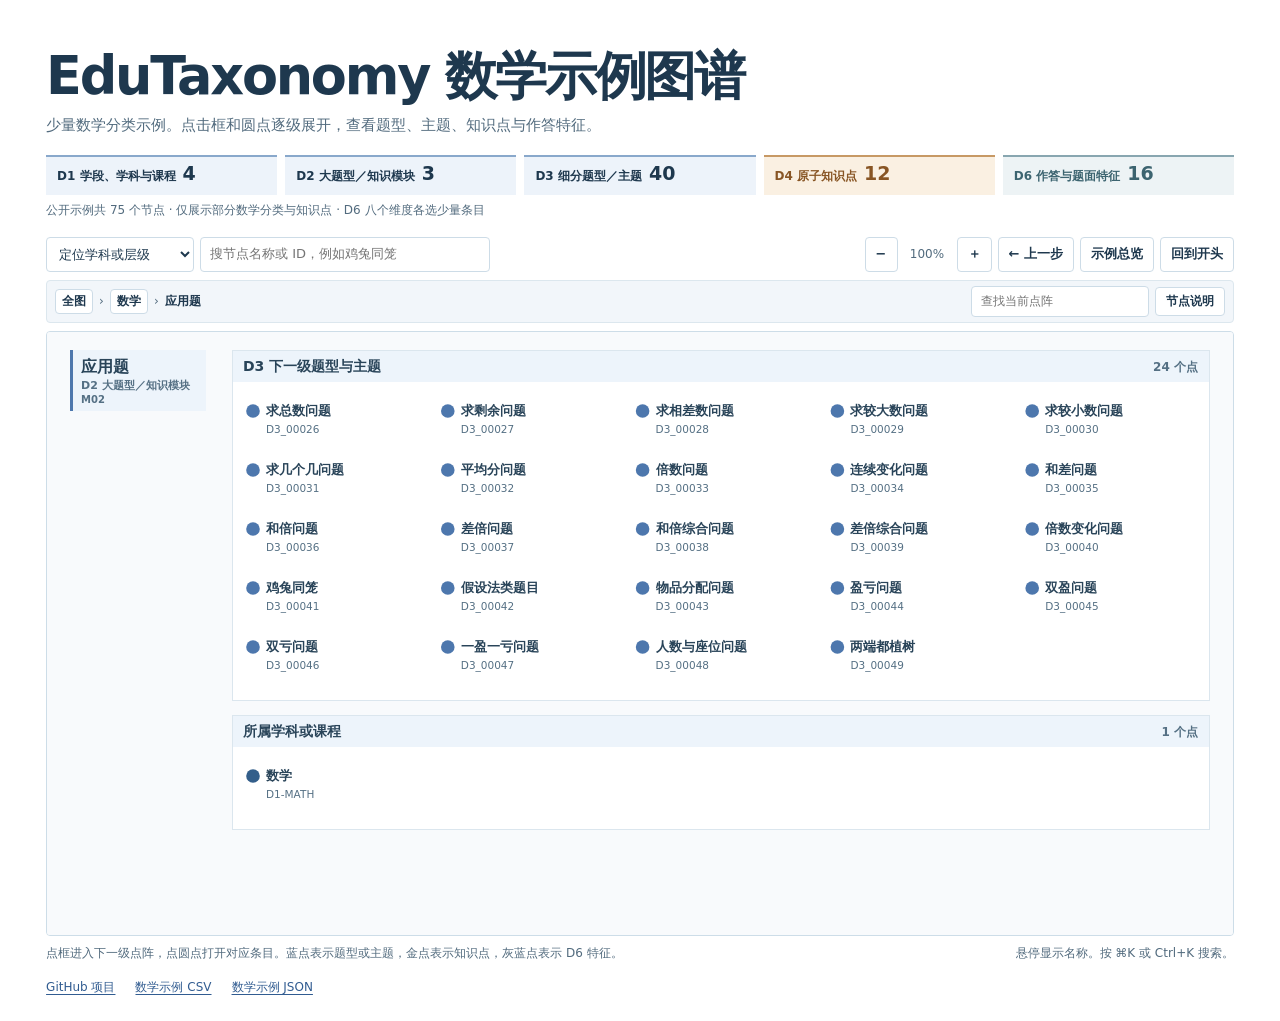
==== index.html @ 64e78e31 "Publish limited mathematics example graph" ====
<!doctype html>
<html lang="zh-CN">
<head>
<meta charset="utf-8">
<meta name="viewport" content="width=device-width,initial-scale=1">
<meta name="description" content="EduTaxonomy 数学示例：仅公开少量分类节点，演示点阵浏览、图内逐级展开与标签检索。">
<title>EduTaxonomy 数学示例图谱</title>
<style>
:root{color-scheme:light;--ink:#1e384e;--muted:#526b7e;--blue:#315c91;--blue-bg:#edf3fa;--sand:#faf0e2;--amber:#885524;--teal:#3c6470;--slate:#edf3f5;--line:#d8e4eb;--panel:#f7fafc}
*{box-sizing:border-box}
body{margin:0;background:#fff;color:var(--ink);font:15px/1.55 Inter,"PingFang SC","Microsoft YaHei","Noto Sans CJK SC",system-ui,sans-serif}
main{max-width:1640px;margin:auto;padding:clamp(20px,3.6vw,46px) clamp(14px,3.6vw,52px) 24px}
h1,h2,h3,p{margin:0}h1{font-size:clamp(30px,4.1vw,54px);line-height:1.14;letter-spacing:-.042em}h2{font-size:17px}h3{font-size:13px}
.lead{margin-top:8px;max-width:84ch;color:var(--muted)}
.facts{display:grid;grid-template-columns:repeat(5,minmax(0,1fr));gap:8px;margin:18px 0 6px}
.fact{border-top:2px solid #89a8cb;background:var(--blue-bg);padding:7px 11px 8px}
.fact:nth-child(4){border-color:#c79965;background:var(--sand);color:var(--amber)}
.fact:last-child{border-color:#88a6b0;background:var(--slate);color:var(--teal)}
.fact strong{font-size:19px;font-variant-numeric:tabular-nums;color:inherit;margin-left:7px;line-height:1}
.fact span{font-size:12px;font-weight:680}
.scope-line{color:var(--muted);font-size:12px}
.tools{display:flex;align-items:center;gap:8px;flex-wrap:wrap;justify-content:space-between;margin:17px 0 8px}
.locate,.nav{display:flex;align-items:center;gap:6px;flex-wrap:wrap}
button,input,select{font:inherit;color:var(--ink)}
button,input,select{min-height:35px;background:white;border:1px solid #cddce7;border-radius:4px}
button,select{cursor:pointer}
button{padding:4px 10px;white-space:nowrap;font-size:13px;font-weight:660}
button:hover{background:var(--blue-bg)}
button:disabled{opacity:.46;cursor:default;background:white}
button:focus-visible,input:focus-visible,select:focus-visible,canvas:focus-visible{outline:2px solid var(--blue);outline-offset:2px}
select{font-size:13px;padding:4px 27px 4px 8px;max-width:185px}
input{font-size:13px;padding:5px 9px;width:clamp(160px,24vw,290px)}
.search{position:relative}
.search-list{position:absolute;left:0;top:calc(100% + 4px);z-index:4;width:min(345px,83vw);max-height:285px;overflow:auto;background:#fff;border:1px solid #cddce7;box-shadow:0 8px 24px #1e384e22;border-radius:4px}
.search-list button{width:100%;text-align:left;border:0;border-bottom:1px solid #edf2f6;border-radius:0;white-space:normal}
.search-list button[aria-selected="true"]{background:#e8f1fa;color:#214b72}
.search-list small{display:block;font-weight:400;color:var(--muted);font-size:11px}
.search-list p{padding:8px 10px;color:var(--muted);font-size:12px}
.scale{min-width:47px;display:inline-block;text-align:center;font-size:12px;color:var(--muted);font-variant-numeric:tabular-nums}
.graph{position:relative;margin:0;border:1px solid #cddde8;background:var(--panel);overflow:hidden;border-radius:4px}
.graph canvas{display:block;width:100%;height:clamp(470px,67vh,850px);touch-action:none;cursor:grab;outline-offset:-3px}
.graph canvas:active{cursor:grabbing}
.graph canvas.can-select{cursor:pointer}
.detail{position:absolute;z-index:2;right:12px;bottom:12px;width:min(365px,calc(100% - 24px));max-height:77%;overflow:auto;background:#fff;border:1px solid #cddde8;border-top:3px solid #6e96c0;padding:13px 15px;box-shadow:0 7px 25px #22425826;border-radius:4px}
.detail[data-level="D4"]{border-top-color:#c49358}.detail[data-level="D6"]{border-top-color:#668d97}
.detail-top{display:flex;justify-content:space-between;gap:8px;align-items:start}.detail-top button{min-height:29px;padding:2px 8px}
.detail-id{font-size:11px;color:var(--muted);margin:2px 0 7px;overflow-wrap:anywhere}
.detail-copy{font-size:12px;margin:7px 0;color:var(--muted)}
.relations{padding-top:6px;margin-top:7px;border-top:1px solid #e5edf2}
.relation-links{display:flex;gap:4px;flex-wrap:wrap;margin-top:4px}
.relation-links button{min-height:26px;font-size:11px;font-weight:570;padding:2px 5px;text-align:left;white-space:normal}
.relation-more{font-size:11px;color:var(--muted);margin-top:4px}
.tooltip{position:absolute;z-index:1;pointer-events:none;background:#244861;color:white;border-radius:4px;padding:4px 7px;max-width:300px;font-size:11px;box-shadow:0 2px 8px #1e384e26}
.minimap{position:absolute;z-index:2;top:10px;right:10px;width:118px;background:#fff;border:1px solid #cddde8;border-radius:4px;box-shadow:0 5px 15px #24486116}
.minimap p{font-weight:680;font-size:11px;padding:3px 8px;color:var(--muted);border-bottom:1px solid #e8eef3}
.graph .minimap canvas{width:116px;height:139px;cursor:crosshair}
.branch-bar{display:flex;justify-content:space-between;align-items:center;gap:8px;flex-wrap:wrap;margin-bottom:8px;padding:5px 8px;background:#f2f6fa;border:1px solid #dce7ee;border-radius:4px}
.branch-nav{display:flex;gap:6px;align-items:center;flex-wrap:wrap}.branch-nav input,.branch-nav button{min-height:29px;font-size:12px}
.branch-nav input{width:178px}
.trail{display:flex;align-items:center;gap:6px;flex-wrap:wrap;font-size:12px;color:var(--muted)}
.trail button{min-height:25px;padding:2px 6px;font-size:12px}.trail strong{color:var(--ink);font-weight:690}
.graph-note{display:flex;justify-content:space-between;gap:6px 14px;flex-wrap:wrap;color:var(--muted);font-size:12px;margin-top:8px}
[hidden]{display:none!important}
@media(max-width:680px){.facts{grid-template-columns:repeat(3,1fr);gap:5px}.fact{padding:5px 7px}.fact span{display:block;font-size:11px}.fact strong{margin-left:0}.lead{font-size:13px}.tools{margin-top:12px}.graph canvas{height:535px}.graph-note{font-size:11px}.detail{max-height:65%}.minimap{width:90px;right:6px;top:6px}.graph .minimap canvas{width:88px;height:101px}.branch-nav input{width:137px}}
@media print{.tools,.detail,.tooltip,.minimap{display:none!important}.graph canvas{height:650px}body{print-color-adjust:exact;-webkit-print-color-adjust:exact}}
.project-links{display:flex;flex-wrap:wrap;gap:9px 20px;margin-top:16px;font-size:12px}.project-links a{color:var(--blue);text-underline-offset:3px}
</style>
</head>
<body>
<main>
  <header>
    <h1>EduTaxonomy 数学示例图谱</h1>
    <p class="lead">少量数学分类示例。点击框和圆点逐级展开，查看题型、主题、知识点与作答特征。</p>
    <div class="facts" aria-label="公开示例节点数">
      <div class="fact"><span>D1 学段、学科与课程</span><strong>4</strong></div>
      <div class="fact"><span>D2 大题型／知识模块</span><strong>3</strong></div>
      <div class="fact"><span>D3 细分题型／主题</span><strong>40</strong></div>
      <div class="fact"><span>D4 原子知识点</span><strong>12</strong></div>
      <div class="fact"><span>D6 作答与题面特征</span><strong>16</strong></div>
    </div>
    <p class="scope-line">公开示例共 75 个节点 · 仅展示部分数学分类与知识点 · D6 八个维度各选少量条目</p>
  </header>
  <div class="tools" role="group" aria-label="图谱操作">
    <div class="locate">
      <select id="jump" aria-label="定位学段、学科或 D6"><option value="">定位学科或层级</option></select>
      <div class="search">
        <input id="query" type="search" role="combobox" placeholder="搜节点名称或 ID，例如鸡兔同笼" aria-label="搜索正式节点" autocomplete="off" aria-autocomplete="list" aria-controls="matches" aria-expanded="false">
        <div class="search-list" id="matches" role="listbox" aria-label="搜索结果" hidden></div>
      </div>
    </div>
    <div class="nav">
      <button id="minus" type="button" aria-label="缩小">−</button><output id="scale" class="scale" aria-label="当前缩放"></output><button id="plus" type="button" aria-label="放大">＋</button>
      <button id="back" type="button" disabled>← 上一步</button><button id="overview" type="button">示例总览</button><button id="start" type="button">回到开头</button>
    </div>
  </div>
  <div class="branch-bar" id="branch-bar" hidden>
    <nav id="trail" class="trail" aria-label="浏览路径"></nav>
    <div class="branch-nav"><input id="branch-query" type="search" autocomplete="off" placeholder="查找当前点阵" aria-label="查找当前点阵"><button id="node-info" type="button" aria-expanded="false" aria-controls="detail">节点说明</button></div>
  </div>
  <figure class="graph" id="graph" aria-label="可缩放的数学示例图谱">
    <canvas id="surface" tabindex="0" aria-label="分类图。方向键移动，正负键缩放。可使用搜索以键盘打开节点。"></canvas>
    <div id="tooltip" class="tooltip" hidden></div>
    <div class="minimap" id="minimap" hidden><p>图中位置</p><canvas id="mini" tabindex="0" aria-label="小地图。点击、拖动或按上下键定位。"></canvas></div>
    <aside id="detail" class="detail" aria-label="节点详情" aria-live="polite" hidden>
      <div class="detail-top"><h2 id="node-name"></h2><button id="close" type="button">关闭</button></div>
      <div id="node-data"></div>
    </aside>
  </figure>
  <div class="graph-note"><span>点框进入下一级点阵，点圆点打开对应条目。蓝点表示题型或主题，金点表示知识点，灰蓝点表示 D6 特征。</span><span>悬停显示名称。按 ⌘K 或 Ctrl+K 搜索。</span></div>
<nav class="project-links" aria-label="项目资源"><a href="https://github.com/znxzsy/EduTaxonomy">GitHub 项目</a><a href="examples/math-nodes.csv" download>数学示例 CSV</a><a href="examples/math-taxonomy.json" download>数学示例 JSON</a></nav>
</main>
<script id="data" type="application/json">{"D1-PRI":["D1","小学","学段",[],"一年级至六年级",""],"D1-JUN":["D1","初中","学段",[],"七年级至九年级",""],"D1-SEN":["D1","普通高中","学段",[],"必修、选择性必修、选修",""],"D1-MATH":["D1","数学","学科",["D1-PRI","D1-JUN","D1-SEN"],"小学｜初中｜普通高中","按学习任务和问题模型建立分类。"],"M01":["D2","计算题","D1-MATH",["小学","初中"],"学习任务","纯计算，不需要理解复杂实际情境，直接进行数学运算。","口算、整数/小数/分数计算、竖式、脱式、简便计算、估算"],"M02":["D2","应用题","D1-MATH",["小学","初中"],"学习任务","根据文字情境或实际数量关系解决问题；经典问题模型保持独立细分。","基础数量关系、和差倍、鸡兔同笼、植树、行程、工程、年龄、经济消费、比例、浓度、几何测量等"],"M03":["D2","几何题","D1-MATH",["小学","初中","普通高中"],"学习任务","围绕图形认识、性质、度量和几何关系进行观察、计算或判断。","平面图形、角线段、周长、面积、组合图形、立体图形、表面积、体积、图形变换、位置方向、几何综合"],"D3_00001":["D3","10以内加减法","D1-MATH",["小学"],["M01"],"按计算内容","10以内加法、减法"],"D3_00002":["D3","20以内加减法","D1-MATH",["小学"],["M01"],"按计算内容","进位加法、退位减法"],"D3_00003":["D3","100以内加减法","D1-MATH",["小学"],["M01"],"按计算内容","两位数加减法"],"D3_00004":["D3","多位数加减法","D1-MATH",["小学"],["M01"],"按计算内容","多位数加减、连续进退位"],"D3_00005":["D3","整数乘法","D1-MATH",["小学"],["M01"],"按计算内容","表内乘法、多位数乘法"],"D3_00006":["D3","整数除法","D1-MATH",["小学"],["M01"],"按计算内容","表内除法、多位数除法"],"D3_00007":["D3","小数加减法","D1-MATH",["小学"],["M01"],"按计算内容","小数加法、小数减法"],"D3_00008":["D3","小数乘除法","D1-MATH",["小学"],["M01"],"按计算内容","小数乘法、小数除法"],"D3_00026":["D3","求总数问题","D1-MATH",["小学"],["M02"],"基础数量关系","部分量加部分量"],"D3_00027":["D3","求剩余问题","D1-MATH",["小学"],["M02"],"基础数量关系","总量减去已知部分"],"D3_00028":["D3","求相差数问题","D1-MATH",["小学"],["M02"],"基础数量关系","大数减小数"],"D3_00029":["D3","求较大数问题","D1-MATH",["小学"],["M02"],"基础数量关系","已知较小数和相差数"],"D3_00030":["D3","求较小数问题","D1-MATH",["小学"],["M02"],"基础数量关系","已知较大数和相差数"],"D3_00031":["D3","求几个几问题","D1-MATH",["小学"],["M02"],"基础数量关系","每份数量与份数"],"D3_00032":["D3","平均分问题","D1-MATH",["小学"],["M02"],"基础数量关系","总量平均分成若干份"],"D3_00033":["D3","倍数问题","D1-MATH",["小学"],["M02"],"基础数量关系","一个量是另一个量的几倍"],"D3_00034":["D3","连续变化问题","D1-MATH",["小学"],["M02"],"基础数量关系","数量经过增加、减少后的变化"],"D3_00035":["D3","和差问题","D1-MATH",["小学"],["M02"],"和差倍问题","已知两个数的和与差"],"D3_00036":["D3","和倍问题","D1-MATH",["小学"],["M02"],"和差倍问题","已知两个数的和与倍数关系"],"D3_00037":["D3","差倍问题","D1-MATH",["小学"],["M02"],"和差倍问题","已知两个数的差与倍数关系"],"D3_00038":["D3","和倍综合问题","D1-MATH",["小学"],["M02"],"和差倍问题","多个数量之间的和与倍数关系"],"D3_00039":["D3","差倍综合问题","D1-MATH",["小学"],["M02"],"和差倍问题","多个数量之间的差与倍数关系"],"D3_00040":["D3","倍数变化问题","D1-MATH",["小学"],["M02"],"和差倍问题","数量变化前后的倍数关系"],"D3_00041":["D3","鸡兔同笼","D1-MATH",["小学"],["M02"],"分配与经典数量模型","头数、脚数及不同对象数量"],"D3_00042":["D3","假设法类题目","D1-MATH",["小学"],["M02"],"分配与经典数量模型","假设一种情况再调整；方法本身通常作为解题策略属性"],"D3_00043":["D3","物品分配问题","D1-MATH",["小学"],["M02"],"分配与经典数量模型","按不同数量或规则分配物品"],"D3_00044":["D3","盈亏问题","D1-MATH",["小学"],["M02"],"分配与经典数量模型","分配后出现不足或有余"],"D3_00045":["D3","双盈问题","D1-MATH",["小学"],["M02"],"分配与经典数量模型","两种分配方式均有剩余"],"D3_00046":["D3","双亏问题","D1-MATH",["小学"],["M02"],"分配与经典数量模型","两种分配方式均不足"],"D3_00047":["D3","一盈一亏问题","D1-MATH",["小学"],["M02"],"分配与经典数量模型","一种分配有余，另一种不足"],"D3_00048":["D3","人数与座位问题","D1-MATH",["小学"],["M02"],"分配与经典数量模型","人数、座位及空余数量关系"],"D3_00049":["D3","两端都植树","D1-MATH",["小学"],["M02"],"植树与间隔问题","棵数与间隔数"],"D3_00126":["D3","线段认识","D1-MATH",["小学"],["M03"],"平面图形认识",""],"D3_00127":["D3","直线与射线","D1-MATH",["小学"],["M03"],"平面图形认识",""],"D3_00128":["D3","角的认识","D1-MATH",["小学"],["M03"],"平面图形认识",""],"D3_00129":["D3","三角形认识","D1-MATH",["小学"],["M03"],"平面图形认识",""],"D3_00130":["D3","四边形认识","D1-MATH",["小学"],["M03"],"平面图形认识",""],"D3_00131":["D3","长方形认识","D1-MATH",["小学"],["M03"],"平面图形认识",""],"D3_00132":["D3","正方形认识","D1-MATH",["小学"],["M03"],"平面图形认识",""],"D3_00133":["D3","平行四边形认识","D1-MATH",["小学"],["M03"],"平面图形认识",""],"D4_00001":["D4","自然数","D1-MATH",["小学"],["数与运算·整数与数的认识"],[],"",[],[]],"D4_00002":["D4","整数","D1-MATH",["小学"],["数与运算·整数与数的认识"],[],"",[],[]],"D4_00003":["D4","数位与位值","D1-MATH",["小学"],["数与运算·整数与数的认识"],[],"",[],[]],"D4_00004":["D4","数的组成","D1-MATH",["小学"],["数与运算·整数与数的认识"],[],"",[],[]],"D4_00010":["D4","小数的意义","D1-MATH",["小学"],["数与运算·小数","数与代数／数与运算"],[],"",[],[]],"D4_00012":["D4","小数的性质","D1-MATH",["小学"],["数与运算·小数","数与代数／数与运算"],[],"",[],[]],"D4_00015":["D4","分数的意义","D1-MATH",["小学"],["数与运算·分数","数与代数／数量关系"],[],"",[],[]],"D4_00021":["D4","整数加减乘除","D1-MATH",["小学"],["数与运算·数的运算"],[],"",[],[]],"D4_00022":["D4","小数四则运算","D1-MATH",["小学"],["数与运算·数的运算"],[],"",[],[]],"D4_00098":["D4","矩形","D1-MATH",["小学","初中"],["图形与几何·平面几何基础","图形与几何／图形认识与性质"],[],"",[],[]],"D4_00100":["D4","正方形","D1-MATH",["小学","初中"],["图形与几何·平面几何基础","图形与几何／图形认识与性质"],[],"",[],[]],"D4M-9ac43934c2667d0b":["D4","角的认识","D1-MATH",["小学"],["图形与几何／图形认识与性质"],["D3_00128"],"",[],[]],"D6_004":["D6","填空题","作答形式","","主项单选，可加独立输出","自行填写答案、文字、符号或式子；填答位置清晰时可取最具体的子项。","在指定空位写出答案","可并标横线、圆框、田字格等版式。补证明空缺用 D6_036，设问任务同时取 D6_109。"],"D6_025":["D6","绘图/填图题","作答形式","","主项单选，可加独立输出","在已有图中标注、补充或绘制内容","在图中补画对称部分",""],"D6_105":["D6","计算或求解","设问任务","","可多选","列式、运算、求未知量或表达式","求 x 的值；直接写得数",""],"D6_110":["D6","绘制与标注","设问任务","","可多选","制图、补绘或按要求标示位置","在数轴上标出−2",""],"D6_201":["D6","写或填","规定作答动作","","可多选","填写字词、数值、字母、符号、式子或文本","在横线上写出选项字母",""],"D6_210":["D6","画图或补绘","规定作答动作","","可多选","生成或补充线段、图形、图像及示意图","补画轴对称图形的另一半",""],"D6_302":["D6","括号空","答题区版式","","可多选","用圆括号承接输入内容或选项字母","（  ）里填合适的词",""],"D6_315":["D6","坐标网格","答题区版式","","可多选","作答应写画在给定坐标轴或网格内","在平面直角坐标系内描点",""],"D6_702":["D6","数值或数量","答案内容","","可多选","预期填写整数、小数、分数、百分数或测量值","把总吨数写在横线上",""],"D6_713":["D6","图形、线条或可视标记","答案内容","","可多选","预期输出图形、涂色区域、线条或图示中明确的标记","把缺少的线段画出来",""],"D6_403":["D6","几何或结构示意图","题面线索","","可多选","给定几何关系、器件结构、实验装置或过程图","根据平面图找对应点",""],"D6_420":["D6","独立答题位置数","题面线索","","非负整数或空值","整数。每个可独立填写或标记的目标计 1；多个选项构成同一个选择位置；没有专设位置为 0；裁切无法计数留空","四个选项共用一个答题括号计 1",""],"D6_501":["D6","实写短答案","实际作答特征","","可多选，基于已作答图","可见手写字词、字母、数值或短答案","空里写有“北京”",""],"D6_521":["D6","作答无法观测","实际作答特征","","可多选，基于已作答图","缺少学生作答图、作答区域裁切或成像不足，本组单独使用","只有印刷题面，未取得作答图","无法观测和可见未作答分别用 D6_521、D6_520。"],"D6_601":["D6","核对选项、单一值或固定集合","评阅要求","","可多选，有证据才标","有明确封闭作答范围，需核对标记、值或所选集合","选择题；给固定商与余数",""],"D6_603":["D6","检查过程或证明链","评阅要求","","可多选，有证据才标","题面要求列式、步骤、依据、推导或证明","判断证明是否有效并写出依据",""]}</script>
<script>
const records = JSON.parse(document.getElementById("data").textContent);
const $ = id => document.getElementById(id);
const canvas = $("surface"), ctx = canvas.getContext("2d");
const worldWidth = 1420, fields = {D1: "学段／学科／课程", D2: "大题型／知识模块", D3: "细分题型／主题", D4: "原子知识点", D6: "题面与作答特征"};
const font = 'Inter, "PingFang SC", "Microsoft YaHei", system-ui, sans-serif';
const nums = value => value.toLocaleString("zh-CN");
const nodes = new Map(Object.entries(records).map(([id,r])=>[id,{id,r,level:r[0],name:r[1]}]));
const distinct = values => [...new Set(values.filter(Boolean))];
function group(items, key){
  const map = new Map();
  for (const item of items){
    const value = key(item);
    if (!map.has(value)) map.set(value,[]);
    map.get(value).push(item);
  }
  return map;
}
const byLevel=group(nodes.values(),n=>n.level);
const entrances=byLevel.get("D1").filter(n=>n.r[2]!=="学段");
const stages=byLevel.get("D1").filter(n=>n.r[2]==="学段");
const byEntrance = Object.fromEntries(["D2","D3","D4"].map(level=>[level,group(byLevel.get(level),n=>n.r[2])]));
const d3Primary = group(byLevel.get("D3"),n=>n.r[4][0]);
const facets = group(byLevel.get("D6"),n=>n.r[2]);
const D3byParent=group(byLevel.get("D3").flatMap(n=>n.r[4].map(id=>[id,n])),r=>r[0]);
const D4byTopic=group(byLevel.get("D4").flatMap(n=>n.r[5].map(id=>[id,n])),r=>r[0]);
const successor=group(byLevel.get("D4").flatMap(n=>n.r[7].map(id=>[id,n])),r=>r[0]);
const d6Children = group(byLevel.get("D6"),n=>n.r[3]);
const stageChildren=group(entrances.flatMap(n=>n.r[3].map(id=>[id,n])),r=>r[0]);

const box = (node,x,y,w,h) => Object.assign(node,{x:x+w/2,y:y+h/2,w,h});
const bands = [];
const levelCols = {left:23, taxonomy:221, knowledge:939, right:1396};
const dotsPer = width => Math.max(1,Math.floor((width-17)/10.5));
function putDots(items, x, y, width){
  const per = dotsPer(width);
  items.forEach((node,i)=>Object.assign(node,{x:x+12+i%per*10.5,y:y+Math.floor(i/per)*11,w:0,h:0}));
}
function pack(inputs,x,y,width,columns){
  const gap=9, colWidth=(width-gap*(columns-1))/columns, laneY=Array(columns).fill(y);
  const tiles=[];
  for (const tile of inputs){
    const i=laneY.indexOf(Math.min(...laneY)), h=32+Math.ceil(tile.dots.length/dotsPer(colWidth))*11;
    const tx=x+(colWidth+gap)*i, ty=laneY[i];
    if(tile.node) box(tile.node,tx,ty,colWidth,24);
    putDots(tile.dots,tx,ty+30,colWidth);
    tiles.push({...tile,x:tx,y:ty,w:colWidth,h});
    laneY[i]=ty+h+gap;
  }
  return {tiles,end:Math.max(...laneY)};
}
stages.forEach((stage,i)=>box(stage,221+i*293,14,278,48));
let height=112;
for(const entry of entrances){
  const [m,t,k]=["D2","D3","D4"].map(level=>byEntrance[level].get(entry.id)||[]);
  const taxonomy=pack(m.map(node=>({node,title:node.name,dots:d3Primary.get(node.id)||[],kind:"taxonomy"})),221,height+18,687,3);
  const domains=group(k,node=>node.r[4][0]||"未标注知识域");
  const knowledge=pack([...domains].sort((a,b)=>b[1].length-a[1].length).map(([title,dots])=>({title,dots,kind:"knowledge"})),939,height+18,457,2);
  const h=Math.max(110,taxonomy.end-height+11,knowledge.end-height+11);
  box(entry,23,height+20,167,65);
  bands.push({entry,y:height,h,tiles:[...taxonomy.tiles,...knowledge.tiles],m:m.length,t:t.length,k:k.length});
  height+=h;
}
const d6Top=height+19;
const featureLayout=pack([...facets].map(([title,dots])=>({title,dots,kind:"features"})),221,d6Top+25,1175,4);
bands.push({entry:null,y:d6Top,h:featureLayout.end-d6Top+15,tiles:featureLayout.tiles});
height=bands.at(-1).y+bands.at(-1).h+18;
if([...nodes.values()].some(n=>!Number.isFinite(n.x)||!Number.isFinite(n.y))){
  throw new Error("字典中存在未绘制的节点");
}
function folder(id,name,level,owner,children){
  return {id,name,level,owner,children,isFolder:true};
}
const facetFolders=[...facets].map(([name,items],i)=>folder("VIEW-D6-"+i,name,"D6","VIEW-D6",items));
const d6Folder=folder("VIEW-D6","D6 题面与作答特征","D6","",facetFolders);
const domainsBySubject=new Map(entrances.map(entry=>[
  entry.id,[...group(byEntrance.D4.get(entry.id)||[],n=>n.r[4][0]||"未标注知识域")]
    .sort((a,b)=>b[1].length-a[1].length)
    .map(([name,items],i)=>folder(entry.id+"-DOMAIN-"+i,name,"D4",entry.id,items)),
]));
const allByID=new Map([...nodes,...[d6Folder,...facetFolders,...[...domainsBySubject.values()].flat()].map(node=>[node.id,node])]);
for(const band of bands){
  const folders=band.entry?domainsBySubject.get(band.entry.id):facetFolders;
  for(const tile of band.tiles)if(!tile.node)tile.folder=folders.find(folder=>folder.name===tile.title);
}
const expandRows = rows => (rows||[]).map(([,n])=>n.id);
function relations(node){
  const {level,r,id}=node;
  if(node.isFolder){
    const childLabel=node===d6Folder?"D6 八个维度":level==="D4"?"D4 知识点":"D6 作答标签";
    return [[childLabel,node.children.map(peer=>peer.id)],["所属分组",node.owner?[node.owner]:[]]];
  }
  if(level==="D1")return r[2]==="学段"
    ? [["适用学科或课程",expandRows(stageChildren.get(id))]]
    : [["适用学段",r[3]],["D2 模块", (byEntrance.D2.get(id)||[]).map(n=>n.id)],["D4 知识点", (byEntrance.D4.get(id)||[]).map(n=>n.id)]];
  if(level==="D2")return [["所属学科或课程",[r[2]]],["D3 题型或主题",expandRows(D3byParent.get(id))]];
  if(level==="D3")return [["允许的 D2 父级",r[4]],["关联的 D4 知识点",expandRows(D4byTopic.get(id))]];
  if(level==="D4")return [["所属学科或课程",[r[2]]],["关联的 D3",r[5]],["前置知识点",r[7]],["后续知识点",expandRows(successor.get(id))],["关联知识点",r[8]]];
  return [["父级标签",r[3]?[r[3]]:[]],["细分标签",(d6Children.get(id)||[]).map(n=>n.id)]];
}
function describe(node){
  const {level,r}=node;
  if(node.isFolder)return [level==="D4"?"D4 知识域":"D6 作答分类"];
  if(level==="D1")return [r[4],r[5]];
  if(level==="D2")return [r[3].join(" · "),r[4],r[5],r[6]];
  if(level==="D3")return [r[3].join(" · "),r[6]];
  if(level==="D4")return [r[3].join(" · "),r[4].join(" · "),r[6]];
  return [r[2],r[4],r[5],r[6],r[7]];
}
let width=0, viewHeight=0, scale=1, ox=0, oy=0, frame=0, active=null, hovered=null, fit=1;
let branch=null, stageScope="", trail=[];
const steps=[];
const pixel=()=>Math.min(window.devicePixelRatio||1,2);
const minScale=()=>branch?Math.min(1,width/branch.w)*.75:Math.min(fit,width/worldWidth)*.74;
function clamp(){
  const sw=(branch?.w||worldWidth)*scale, sh=(branch?.h||height)*scale;
  ox=sw>width?Math.max(width-sw-20,Math.min(20,ox)):(width-sw)/2;
  oy=sh>viewHeight?Math.max(viewHeight-sh-15,Math.min(15,oy)):branch?0:Math.max(0,(viewHeight-sh)/2);
}
function schedule(){if(!frame)frame=requestAnimationFrame(draw);}
function reset(){
  scale=fit;ox=0;oy=0;clamp();schedule();
}
function resize(){
  const oldHeight=viewHeight, oldWidth=width, oldFit=fit, dpr=pixel();
  width=canvas.clientWidth;viewHeight=canvas.clientHeight;
  canvas.width=Math.round(width*dpr);canvas.height=Math.round(viewHeight*dpr);
  fit=Math.max(.61,width/worldWidth);
  if(branch){showBranch(active);return;}
  if(!oldHeight)reset();
  else {
    const cx=(oldWidth/2-ox)/scale,cy=(oldHeight/2-oy)/scale;
    if(Math.abs(scale-oldFit)<.015)scale=fit;
    ox=width/2-cx*scale;oy=viewHeight/2-cy*scale;clamp();schedule();
  }
}
function zoom(factor,x=width/2,y=viewHeight/2){
  const next=Math.min(4.5,Math.max(minScale(),scale*factor));
  ox=x-(x-ox)*next/scale;oy=y-(y-oy)*next/scale;scale=next;clamp();schedule();
}
const colors={
  ink:"#294459", muted:"#557084", line:"#dce7ee", edge:"#a3b9ce",
  taxonomy:["#edf4fb","#f4f8fc","#4d77ad"], knowledge:["#fbf1e2","#fdf8ef","#b67e41"], features:["#eaf2f4","#f3f8f9","#588492"]
};
const levelColor={D1:"#335e8a",D2:"#426e9c",D3:"#4d77ad",D4:"#b67e41",D6:"#588492"};
function rect(x,y,w,h,color){ctx.fillStyle=color;ctx.fillRect(x,y,w,h);}
function line(x,y,x2,y2,color,width=1){
  ctx.strokeStyle=color;ctx.lineWidth=width;ctx.beginPath();ctx.moveTo(x,y);ctx.lineTo(x2,y2);ctx.stroke();
}
function txt(value,x,y,size,color=colors.ink,weight=500,maxWidth,align="left"){
  ctx.textAlign=align;ctx.textBaseline="alphabetic";ctx.fillStyle=color;ctx.font=`${weight} ${size}px ${font}`;
  if(maxWidth && ctx.measureText(value).width>maxWidth){
    while(value.length>1 && ctx.measureText(value+"…").width>maxWidth)value=value.slice(0,-1);
    value+="…";
  }
  ctx.fillText(value,x,y);
}
const left=n=>n.x-n.w/2, nodeTop=n=>n.y-n.h/2;
function renderStage(n){
  const x=left(n),y=nodeTop(n);
  rect(x,y,n.w,n.h,"#eaf2fa");rect(x,y,3,n.h,"#759ac4");
  txt(n.name,x+12,y+21,15,colors.ink,720,n.w-24);
  txt(n.r[4],x+12,y+36,11,colors.muted,500,n.w-24);
}
function renderEntrance(band){
  const {entry,m,t,k}=band;
  const x=left(entry),y=nodeTop(entry), w=entry.w;
  rect(x,y,w,entry.h,"#edf3f9");rect(x,y,3,entry.h,"#7e9fbe");
  if(scale>.45){
    txt(entry.name,x+11,y+23,15,colors.ink,730,w-18);
    const scope=entry.r[3].map(id=>allByID.get(id).name.replace("普通","")).join("  ·  ");
    txt(scope,x+11,y+41,11,colors.muted,550,w-18);
    txt(m+t+k?`${m} / ${nums(t)} / ${nums(k)}`:"映射入口",x+11,y+56,10,colors.muted,550,w-18);
  }
  if(!m&&!k&&scale>.44)txt(entry.r[5]||"按学科映射",221,y+30,13,colors.muted,550,960);
}
function renderTile(tile, minY, maxY, minX, maxX){
  if(tile.y+tile.h<minY||tile.y>maxY||tile.x+tile.w<minX||tile.x>maxX)return;
  const [header,body,dotColor]=colors[tile.kind];
  rect(tile.x,tile.y,tile.w,tile.h,body);
  rect(tile.x,tile.y,tile.w,23,header);
  if(hovered&&(hovered===tile.node||hovered===tile.folder)){
    ctx.strokeStyle=dotColor;ctx.lineWidth=1.1;
    ctx.strokeRect(tile.x+.5,tile.y+.5,tile.w-1,tile.h-1);
  }
  if(scale>.43){
    const count=String(tile.dots.length);
    txt(tile.title,tile.x+9,tile.y+16,12,tile.kind==="knowledge"?"#79501f":colors.ink,660,tile.w-42);
    txt(count,tile.x+tile.w-8,tile.y+16,10,colors.muted,590,25,"right");
  }
  ctx.beginPath();ctx.fillStyle=dotColor;
  const radius=Math.max(2.55,.69/scale);
  for(const dot of tile.dots){
    if(dot.y<minY||dot.y>maxY||dot.x<minX||dot.x>maxX)continue;
    ctx.moveTo(dot.x+radius,dot.y);ctx.arc(dot.x,dot.y,radius,0,Math.PI*2);
  }
  ctx.fill();
}
function halo(node,color){
  ctx.strokeStyle=color;ctx.lineWidth=Math.max(1.2,1.7/scale);
  if(node.w){ctx.strokeRect(left(node)+.5,nodeTop(node)+.5,node.w-1,node.h-1);return;}
  ctx.beginPath();ctx.arc(node.x,node.y,Math.max(4.5,5.5/scale),0,Math.PI*2);ctx.stroke();
}
function drawRelations(){
  if(!active)return;
  halo(active,"#244966");
  if(!active.w&&scale>.65){
    ctx.font=`650 11px ${font}`;
    const w=Math.min(200,ctx.measureText(active.name).width+15);
    const x=Math.max(2,Math.min(active.x+8,worldWidth-w-3)), y=Math.max(2,active.y-25);
    rect(x,y,w,19,"#244966");
    txt(active.name,x+7,y+13,11,"#fff",650,w-12);
  }
}
function compactDot(point,radius=1.65){
  ctx.fillStyle=levelColor[point.node.level];
  ctx.beginPath();ctx.arc(point.x,point.y,radius,0,Math.PI*2);ctx.fill();
}
function draw(){
  frame=0;const dpr=pixel();
  ctx.setTransform(dpr,0,0,dpr,0,0);
  rect(0,0,width,viewHeight,"#f7fafc");
  ctx.translate(ox,oy);ctx.scale(scale,scale);
  $("scale").textContent=Math.round(scale*100)+"%";
  drawMini();
  const minX=-ox/scale-6,maxX=(width-ox)/scale+6,minY=-oy/scale-6,maxY=(viewHeight-oy)/scale+6;
  if(branch){drawBranch(minX,maxX,minY,maxY);return;}
  rect(0,0,worldWidth,height,"#fff");
  if(minY<112){
    rect(0,0,worldWidth,76,"#f3f7fb");
    if(scale>.38)txt("D1 学段",23,43,14,colors.ink,720);
    for(const stage of stages)renderStage(stage);
    rect(0,76,worldWidth,36,"#edf3f8");
    if(scale>.38){
      txt("D1 学科／课程",23,99,13,colors.ink,720);
      txt("D2 模块",221,99,13,colors.ink,720);
      txt("每个蓝点是一个 D3 题型或主题",311,99,11,colors.muted);
      txt("D4 知识点",939,99,13,"#79501f",720);
      txt("每个金点是一个知识点",1033,99,11,colors.muted);
    }
  }
  for(const [index,band] of bands.entries()){
    if(band.y+band.h<minY||band.y>maxY)continue;
    if(index%2)rect(0,band.y,worldWidth,band.h,"#f8fafc");
    line(0,band.y,worldWidth,band.y,colors.line);
    if(band.entry){
      line(923,band.y+10,923,band.y+band.h-10,colors.line);
      renderEntrance(band);
    }else{
      rect(23,band.y+25,167,74,"#edf3f5");
      if(scale>.40){
        txt("D6 题面与作答",34,band.y+50,15,"#3d6472",730);
        txt("8 个维度 · 191 个标签",34,band.y+70,11,colors.muted,580);
      }
    }
    for(const tile of band.tiles)renderTile(tile,minY,maxY,minX,maxX);
  }
  drawRelations();
  if(hovered && hovered!==active && !hovered.isFolder)halo(hovered,levelColor[hovered.level]);
}
function hit(x,y){
  const wx=(x-ox)/scale,wy=(y-oy)/scale;
  if(branch){
    const contains=p=>wx>=p.x&&wx<p.x+p.w&&wy>=p.y&&wy<p.y+p.h;
    const group=branch.groups.find(contains);
    const tile=group?.tiles.find(contains);
    if(tile){
      const point=tile.dots.find(p=>(p.x-wx)**2+(p.y-wy)**2<27);
      return point?.node||tile.node;
    }
    return group?.points.find(contains)?.node||null;
  }
  if(scale<.17)return null;
  const band=bands.find(row=>wy>=row.y&&wy<row.y+row.h);
  const isBox = n => n && Math.abs(wx-n.x)<=n.w/2 && Math.abs(wy-n.y)<=n.h/2;
  if(wy<76)return stages.find(isBox)||null;
  if(!band)return null;
  if(isBox(band.entry))return band.entry;
  if(!band.entry&&wx>=23&&wx<=190&&wy>=band.y+25&&wy<=band.y+99)return d6Folder;
  const tile=band.tiles.find(t=>wx>=t.x-3 && wx<t.x+t.w+3 && wy>=t.y && wy<t.y+t.h);
  if(!tile)return null;
  if(isBox(tile.node))return tile.node;
  if(wy<tile.y+23&&tile.folder)return tile.folder;
  const radius=Math.min(7,Math.max(4.7,3.7/scale));
  let nearest=null,best=radius**2;
  for(const n of tile.dots){
    const d=(n.x-wx)**2+(n.y-wy)**2;
    if(d<best){nearest=n;best=d;}
  }
  return nearest;
}
function label(tag,text,className=""){
  const element=document.createElement(tag);
  element.textContent=text;
  if(className)element.className=className;
  return element;
}
const branchQuery=$("branch-query"), mini=$("mini"), miniCtx=mini.getContext("2d");
function drawMini(){
  $("minimap").hidden=Boolean(branch)||scale<=fit*1.14;
  if($("minimap").hidden)return;
  const w=mini.clientWidth,h=mini.clientHeight,dpr=pixel();
  if(!w||!h)return;
  if(mini.width!==Math.round(w*dpr)||mini.height!==Math.round(h*dpr)){
    mini.width=Math.round(w*dpr);mini.height=Math.round(h*dpr);
  }
  miniCtx.setTransform(dpr,0,0,dpr,0,0);miniCtx.fillStyle="#f5f9fc";miniCtx.fillRect(0,0,w,h);
  const sx=(w-12)/worldWidth,sy=(h-12)/height;
  for(const band of bands){
    const y=6+band.y*sy,bh=Math.max(1.2,band.h*sy-1);
    if(band.entry){
      miniCtx.fillStyle="#b8cee1";miniCtx.fillRect(7,y,11,bh);
      if(band.t)miniCtx.fillRect(23,y,(w-30)*.55,bh);
      miniCtx.fillStyle="#ddbd94";
      if(band.k)miniCtx.fillRect(25+(w-30)*.55,y,(w-30)*.43,bh);
    }else{
      miniCtx.fillStyle="#85a6b3";miniCtx.fillRect(7,y,w-14,bh);
    }
  }
  const x=6+Math.max(0,-ox/scale)*sx,y=6+Math.max(0,-oy/scale)*sy;
  const vw=Math.max(3,Math.min(worldWidth,(width-Math.max(0,ox))/scale)*sx);
  const vh=Math.max(3,Math.min(height,(viewHeight-Math.max(0,oy))/scale)*sy);
  miniCtx.strokeStyle="#2d5b82";miniCtx.lineWidth=1.5;miniCtx.strokeRect(x,y,vw,vh);
}
let draggingMini=false;
function jumpMini(event){
  const rect=mini.getBoundingClientRect();
  ox=width/2-scale*worldWidth*Math.max(0,Math.min(1,(event.clientX-rect.left-6)/(rect.width-12)));
  oy=viewHeight/2-scale*height*Math.max(0,Math.min(1,(event.clientY-rect.top-6)/(rect.height-12)));
  clamp();schedule();
}
mini.addEventListener("pointerdown",e=>{draggingMini=true;mini.setPointerCapture(e.pointerId);jumpMini(e);});
mini.addEventListener("pointermove",e=>{if(draggingMini)jumpMini(e);});
mini.addEventListener("pointerup",()=>{draggingMini=false;});
mini.addEventListener("pointercancel",()=>{draggingMini=false;});
mini.addEventListener("keydown",e=>{
  if(e.key==="ArrowUp"||e.key==="ArrowDown"){e.preventDefault();oy+=(e.key==="ArrowUp"?1:-1)*viewHeight*.8;clamp();schedule();}
});
function snapshot(){return {active,branch,stageScope,trail:[...trail],scale,ox,oy,filter:branchQuery.value};}
function pushStep(){
  steps.push(snapshot());
  if(steps.length>100)steps.shift();
  $("back").disabled=false;
}
function restoreStep(index=steps.length-1){
  if(index<0)return;
  const state=steps[index];
  steps.splice(index);
  ({active,branch,stageScope,trail,scale,ox,oy}=state);
  $("back").disabled=!steps.length;
  branchQuery.value=state.filter;
  if(branch&&Math.abs(Math.min(worldWidth,Math.max(355,width))-branch.w)>25){showBranch(active);return;}
  $("branch-bar").hidden=!branch;
  if(branch){renderTrail(active);branchQuery.hidden=!branch.filterable;}
  hovered=null;$("tooltip").hidden=true;hideInspector();
  clamp();schedule();
}
$("back").addEventListener("click",()=>restoreStep());
function applies(node){
  return !stageScope||node.isFolder||!["D2","D3","D4"].includes(node.level)||node.r[3].includes(stageScope);
}
function branchRelations(node){
  return relations(node).map(([title,ids])=>[
    title,distinct(ids).filter(id=>!["D2 模块","D3 题型或主题","D4 知识点"].includes(title)||applies(allByID.get(id)))
  ]);
}
function renderTrail(node){
  const nav=$("trail");nav.replaceChildren();
  const home=label("button","全图");home.type="button";home.addEventListener("click",()=>{closeDetail();reset();});
  nav.append(home);
  for(const point of trail.slice(-6)){
    nav.append(label("span","›"));
    const historyIndex=steps.findLastIndex(s=>s.active?.id===point);
    const peer=allByID.get(point);
    if(point===node.id)nav.append(label("strong",peer.name));
    else{
      const link=label("button",peer.name);link.type="button";
      link.addEventListener("click",()=>historyIndex>=0?restoreStep(historyIndex):selectNode(peer,{keepScope:true}));
      nav.append(link);
    }
  }
}
function canonicalTrail(node){
  if(node.isFolder)return node.owner?[node.owner]:[];
  if(node.level==="D2")return [node.r[2]];
  if(node.level==="D3")return [node.r[2],node.r[4][0]].filter(Boolean);
  if(node.level==="D4")return [node.r[2]];
  return [];
}
function previewItems(node){
  if(node.isFolder)return node.children.filter(applies);
  if(node.level==="D1")return (byEntrance.D2.get(node.id)||[]).filter(applies);
  if(node.level==="D2")return expandRows(D3byParent.get(node.id)).map(id=>allByID.get(id)).filter(applies);
  return [];
}
function makeRegion(title,items,x,y,w,boxed,level,columnCount){
  const inset=7,gap=10,inner=w-inset*2;
  const columns=columnCount||Math.max(1,Math.floor((inner+gap)/(boxed?210:166)));
  const cell=(inner-gap*(columns-1))/columns;
  const points=[],tiles=[];
  let bottom=y+46;
  if(boxed){
    const rowStarts=Array(columns).fill(y+40);
    for(const node of items){
      const i=rowStarts.indexOf(Math.min(...rowStarts)), tx=x+inset+i*(cell+gap),ty=rowStarts[i];
      const children=previewItems(node), step=11.4, per=Math.max(1,Math.floor((cell-23)/step));
      const dots=children.map((peer,index)=>({node:peer,x:tx+14+index%per*step,y:ty+34+Math.floor(index/per)*step}));
      const h=Math.max(43,34+Math.ceil(dots.length/per)*step+4);
      tiles.push({node,x:tx,y:ty,w:cell,h,dots});
      rowStarts[i]=ty+h+gap;bottom=Math.max(bottom,ty+h);
    }
  }else{
    const rowHeight=59;
    items.forEach((node,i)=>points.push({
      node,x:x+inset+i%columns*(cell+gap),y:y+44+Math.floor(i/columns)*rowHeight,w:cell,h:48
    }));
    bottom=y+44+Math.ceil(points.length/columns)*rowHeight;
  }
  return {title,count:items.length,x,y,w,h:bottom-y+12,tiles,points,level};
}
function buildBranch(node){
  const w=Math.min(worldWidth,Math.max(355,width));
  const rail=w>=940;
  const xPad=rail?23:15, inset=rail?Math.round(w*.1556):xPad;
  const contentWidth=w-inset-xPad;
  const term=normalized(branchQuery.value);
  const matchesNode=peer=>!term||normalized(peer.name).includes(term)||(!peer.isFolder&&normalized(peer.id).includes(term));
  const matchesCard=peer=>matchesNode(peer)||previewItems(peer).some(matchesNode);
  const links=branchRelations(node).filter(([,ids])=>ids.length);
  const groups=[];
  let y=rail?18:91;
  if(node.level==="D1"&&node.r[2]!=="学段"){
    const modules=(byEntrance.D2.get(node.id)||[]).filter(applies).filter(matchesCard);
    const domains=(domainsBySubject.get(node.id)||[]).filter(domain=>previewItems(domain).length).filter(matchesCard);
    if(modules.length&&domains.length&&rail){
      const modulesWidth=Math.round((contentWidth-16)*.60);
      groups.push(makeRegion("D2 大题型／知识模块",modules,inset,y,modulesWidth,true,"D2",w>=1130?3:2));
      groups.push(makeRegion("D4 知识域",domains,inset+modulesWidth+16,y,contentWidth-modulesWidth-16,true,"D4",w>=1130?2:1));
      y=Math.max(...groups.map(g=>g.y+g.h))+16;
    }else{
      for(const [title,items,level] of [["D2 大题型／知识模块",modules,"D2"],["D4 知识域",domains,"D4"]]){
        if(!items.length)continue;
        const region=makeRegion(title,items,inset,y,contentWidth,true,level);
        groups.push(region);y+=region.h+14;
      }
    }
  }else{
    const incoming=/所属|适用学段|允许的|父级标签/;
    const ordered=[...links.filter(([title])=>!incoming.test(title)),...links.filter(([title])=>incoming.test(title))];
    for(const [title,ids] of ordered){
      const boxed=(node.level==="D1"&&node.r[2]==="学段")||node===d6Folder;
      const children=ids.map(id=>allByID.get(id)).filter(boxed?matchesCard:matchesNode);
      if(!children.length)continue;
      const name=title==="D3 题型或主题"?"D3 下一级题型与主题":title;
      const primary=boxed?node.level:children[0].level;
      const region=makeRegion(name,children,inset,y,contentWidth,boxed&&!incoming.test(title),primary);
      groups.push(region);y+=region.h+14;
    }
  }
  const science=node.id==="D1-SCI"&&!term;
  return {w,h:Math.max(265,y),node,groups,xPad,inset,rail,science,filterable:links.some(([title])=>title!=="适用学段")};
}
const toneFor=level=>level==="D4"?colors.knowledge:level==="D6"?colors.features:colors.taxonomy;
function railNotes(node){
  if(node.level==="D1"&&node.r[2]!=="学段"){
    const scope=stageScope||node.r[3].map(id=>allByID.get(id).name.replace("普通","")).join("  ·  ");
    const counts=["D2","D3","D4"].map(level=>(byEntrance[level].get(node.id)||[]).filter(applies).length);
    return [scope, counts.some(Boolean)?counts.map(nums).join(" / "):"映射入口"];
  }
  return [
    node.isFolder?describe(node)[0]:node.level+" "+fields[node.level],
    [node.isFolder?"":node.id,stageScope].filter(Boolean).join("  ·  "),
  ];
}
function drawBranch(minX,maxX,minY,maxY){
  const {w,h,node,groups,xPad,inset,rail,science}=branch;
  const tone=toneFor(node.level);
  rect(0,0,w,Math.max(h,viewHeight/scale),"#f8fafc");
  const railWidth=rail?inset-xPad-26:w-xPad*2;
  rect(xPad,18,railWidth,61,tone[0]);rect(xPad,18,3,61,tone[2]);
  txt(node.name,xPad+11,40,16,colors.ink,735,railWidth-21);
  const [upper,lower]=railNotes(node);
  if(upper)txt(upper,xPad+11,57,11,colors.muted,650,railWidth-19);
  if(lower)txt(lower,xPad+11,71,10,colors.muted,570,railWidth-19);
  const messageY=rail?41:116;
  if(science)txt("小学科学按考点映射至对应学科。",inset,messageY,14,colors.muted,550,w-inset-xPad);
  if(!groups.length&&!science){
    txt(branchQuery.value?"没有匹配的点":"此节点没有已录入的下级或关联节点。",inset,messageY,14,colors.muted,580,w-inset-xPad);
    return;
  }
  const visible=p=>p.y+p.h>=minY&&p.y<=maxY&&p.x+p.w>=minX&&p.x<=maxX;
  for(const g of groups){
    if(!visible(g))continue;
    const theme=toneFor(g.level);
    rect(g.x,g.y,g.w,g.h,"#fff");
    ctx.strokeStyle="#dbe6ee";ctx.lineWidth=1;ctx.strokeRect(g.x+.5,g.y+.5,g.w-1,g.h-1);
    rect(g.x+1,g.y+1,g.w-2,31,theme[0]);
    txt(g.title,g.x+11,g.y+21,14,colors.ink,695,g.w-75);
    txt(nums(g.count)+(g.tiles.length?" 组":" 个点"),g.x+g.w-12,g.y+21,12,colors.muted,640,65,"right");
    for(const tile of g.tiles){
      if(!visible(tile))continue;
      const theme=toneFor(tile.node.level), hover=hovered===tile.node;
      rect(tile.x,tile.y,tile.w,tile.h,hover?theme[0]:theme[1]);
      rect(tile.x,tile.y,tile.w,25,theme[0]);
      if(hover){ctx.strokeStyle=theme[2];ctx.lineWidth=1.3;ctx.strokeRect(tile.x+.5,tile.y+.5,tile.w-1,tile.h-1);}
      const count=tile.dots.length;
      txt(tile.node.name,tile.x+11,tile.y+17,13.5,tile.node.level==="D4"?"#79501f":colors.ink,700,tile.w-48);
      if(count)txt(nums(count),tile.x+tile.w-10,tile.y+17,11,colors.muted,650,35,"right");
      for(const p of tile.dots){
        if(p.y<minY||p.y>maxY)continue;
        compactDot(p,3.05);
        if(hovered===p.node){
          ctx.beginPath();ctx.strokeStyle=levelColor[p.node.level];ctx.lineWidth=1.3;ctx.arc(p.x,p.y,5.7,0,Math.PI*2);ctx.stroke();
        }
      }
    }
    for(const p of g.points){
      if(!visible(p))continue;
      const hover=hovered===p.node, fill=levelColor[p.node.level];
      if(hover)rect(p.x,p.y,p.w,p.h,theme[0]);
      ctx.beginPath();ctx.fillStyle=fill;ctx.arc(p.x+14,p.y+17,6.8,0,Math.PI*2);ctx.fill();
      if(hover){ctx.beginPath();ctx.strokeStyle=fill;ctx.lineWidth=1.4;ctx.arc(p.x+14,p.y+17,10.2,0,Math.PI*2);ctx.stroke();}
      txt(p.node.name,p.x+27,p.y+21,13,colors.ink,650,p.w-33);
      if(!p.node.isFolder)txt(p.node.id,p.x+27,p.y+39,10.5,colors.muted,480,p.w-33);
    }
  }
}
function showBranch(node){
  branch=buildBranch(node);
  scale=Math.min(1,width/branch.w);ox=0;oy=0;
  renderTrail(node);$("branch-bar").hidden=false;branchQuery.hidden=!branch.filterable;
  $("detail").hidden=true;$("node-info").setAttribute("aria-expanded","false");
  clamp();schedule();
}
branchQuery.addEventListener("input",()=>{
  if(!active)return;
  hovered=null;$("tooltip").hidden=true;showBranch(active);
});
branchQuery.addEventListener("keydown",event=>{
  if(event.key!=="Enter"||!branchQuery.value.trim())return;
  const first=branch?.groups[0];
  const match=first?.points[0]?.node||first?.tiles[0]?.node;
  if(match){event.preventDefault();selectNode(match,{keepScope:true});canvas.focus({preventScroll:true});}
});
function renderInspector(node){
  const detail=$("detail"), area=$("node-data");
  detail.hidden=false;detail.dataset.level=node.level;detail.scrollTop=0;
  $("node-name").textContent=node.name;
  area.replaceChildren(label("p",node.isFolder?describe(node)[0]:`${node.level} ${fields[node.level]}  /  ${node.id}`,"detail-id"));
  for(const value of distinct(describe(node)))area.append(label("p",value,"detail-copy"));
  for(const [title,ids] of branchRelations(node)){
    if(!ids.length)continue;
    const section=label("section","","relations"),links=label("div","","relation-links");
    section.append(label("h3",`${title}（${nums(ids.length)}）`),links);
    const cap=node.level==="D1"&&node.r[2]==="学段"?20:7;
    for(const id of ids.slice(0,cap)){
      const peer=allByID.get(id), button=label("button",peer.name);
      button.type="button";button.title=peer.isFolder?peer.name:peer.id;
      button.addEventListener("click",()=>selectNode(peer,{keepScope:true}));links.append(button);
    }
    if(ids.length>cap)section.append(label("p",`共 ${nums(ids.length)} 项，可在点阵中查看。`,"relation-more"));
    area.append(section);
  }
}
function selectNode(node,{keepScope=false}={}){
  if(node!==active||!branch)pushStep();
  if(node.level==="D1"&&node.r[2]==="学段")stageScope=node.name;
  else if(!keepScope)stageScope="";
  trail=keepScope && trail.length
    ? [...trail.slice(0,trail.includes(node.id)?trail.indexOf(node.id):trail.length),node.id]
    : [...canonicalTrail(node),node.id];
  active=node;hovered=null;$("tooltip").hidden=true;
  branchQuery.value="";showBranch(node);
  schedule();
}
function hideInspector(){
  $("detail").hidden=true;$("node-info").setAttribute("aria-expanded","false");
}
function closeDetail(){
  active=null;branch=null;stageScope="";trail=[];
  $("branch-bar").hidden=true;hideInspector();schedule();
}
$("node-info").addEventListener("click",()=>{
  if(!$("detail").hidden){hideInspector();return;}
  if(active){renderInspector(active);$("node-info").setAttribute("aria-expanded","true");}
});
$("close").addEventListener("click",hideInspector);
$("minus").addEventListener("click",()=>zoom(.79));
$("plus").addEventListener("click",()=>zoom(1.27));
$("overview").addEventListener("click",()=>{closeDetail();reset();});
$("start").addEventListener("click",()=>{closeDetail();reset();});
const jump=$("jump");
const optGroup = (name, options) => {
  const block=document.createElement("optgroup");block.label=name;
  for(const [id,name] of options){const option=label("option",name);option.value=id;block.append(option);}
  jump.append(block);
};
optGroup("学段",stages.map(n=>[n.id,n.name]));
optGroup("学科与课程",entrances.map(n=>[n.id,n.name]));
optGroup("题面与作答特征",[["D6","D6 八个维度"]]);
jump.addEventListener("change",()=>{
  const id=jump.value;
  if(id==="D6")selectNode(d6Folder);
  else if(id)selectNode(allByID.get(id));
  jump.value="";
});
const query=$("query"), matches=$("matches");
const normalized = s => s.normalize("NFKC").toLowerCase().replace(/\s+/g,"");
const searchable=[...nodes.values()].map(n=>({n,name:normalized(n.name),id:normalized(n.id)}));
let currentMatches=[],matchIndex=-1;
function closeMatches(){matches.hidden=true;query.setAttribute("aria-expanded","false");query.removeAttribute("aria-activedescendant");}
function markMatch(index){
  matchIndex=index;
  const options=matches.querySelectorAll('[role="option"]');
  options.forEach((option,i)=>option.setAttribute("aria-selected",String(i===index)));
  if(options[index]){
    query.setAttribute("aria-activedescendant",options[index].id);
    options[index].scrollIntoView({block:"nearest"});
  }
}
function showMatches(){
  const term=normalized(query.value);
  currentMatches=[];matchIndex=-1;matches.replaceChildren();query.removeAttribute("aria-activedescendant");
  if(!term){closeMatches();return;}
  currentMatches=searchable.flatMap(({n,name,id})=>{
    const score=id===term?0:name===term?1:name.startsWith(term)?2:id.startsWith(term)?3:name.includes(term)?4:id.includes(term)?5:-1;
    return score===-1?[]:[{n,score}];
  }).sort((a,b)=>a.score-b.score||a.n.name.length-b.n.name.length).slice(0,12);
  for(const [i,{n}] of currentMatches.entries()){
    const button=label("button",n.name);button.type="button";
    button.id=`match-${i}`;button.setAttribute("role","option");button.setAttribute("aria-selected","false");button.tabIndex=-1;
    button.append(label("small",`${n.id} · ${n.level==="D6"?n.r[2]:allByID.get(n.r[2])?.name||n.r[2]}`));
    button.addEventListener("click",()=>{selectNode(n);closeMatches();});matches.append(button);
  }
  if(!currentMatches.length)matches.append(label("p","没有找到匹配的名称或 ID"));
  matches.hidden=false;query.setAttribute("aria-expanded","true");
}
query.addEventListener("input",showMatches);
query.addEventListener("focus",showMatches);
query.addEventListener("keydown",e=>{
  if(e.key==="Enter"&&currentMatches.length&&!matches.hidden){e.preventDefault();selectNode(currentMatches[Math.max(0,matchIndex)].n);closeMatches();}
  if((e.key==="ArrowDown"||e.key==="ArrowUp")&&currentMatches.length){
    e.preventDefault();
    if(matches.hidden)showMatches();
    const shift=e.key==="ArrowDown"?1:-1;
    markMatch((Math.max(-1,matchIndex)+shift+currentMatches.length)%currentMatches.length);
  }
  if(e.key==="Escape")closeMatches();
});
document.addEventListener("keydown",e=>{
  if((e.metaKey||e.ctrlKey)&&e.key.toLowerCase()==="k"){e.preventDefault();query.focus();query.select();}
  else if(e.key==="Escape"&&active&&!e.target.closest(".search")&&!$("detail").hidden)hideInspector();
});
document.addEventListener("pointerdown",e=>{if(!e.target.closest(".search"))closeMatches();});
let drag=null;
const locationOf=e=>{const rect=canvas.getBoundingClientRect();return [e.clientX-rect.left,e.clientY-rect.top];};
canvas.addEventListener("pointerdown",e=>{
  if(e.button!==0)return;
  const [x,y]=locationOf(e);
  drag={x,y,ox,oy,moved:false,id:e.pointerId};canvas.setPointerCapture(e.pointerId);
});
canvas.addEventListener("pointermove",e=>{
  const [x,y]=locationOf(e);
  if(drag){
    if(Math.hypot(x-drag.x,y-drag.y)>4)drag.moved=true;
    if(drag.moved){ox=drag.ox+x-drag.x;oy=drag.oy+y-drag.y;clamp();schedule();}
    $("tooltip").hidden=true;return;
  }
  const node=hit(x,y);
  if(node!==hovered){hovered=node;schedule();}
  const tool=$("tooltip");tool.hidden=!node;
  canvas.classList.toggle("can-select",Boolean(node));
  if(node){tool.textContent=`${node.name} · ${node.id}`;tool.style.left=`${Math.max(7,Math.min(x+12,width-225))}px`;tool.style.top=`${Math.min(y+13,viewHeight-38)}px`;}
});
canvas.addEventListener("pointerup",e=>{
  if(!drag)return;
  if(!drag.moved){
    const node=hit(...locationOf(e));
    if(node)selectNode(node,{keepScope:applies(node)});else hideInspector();
  }
  drag=null;
});
canvas.addEventListener("pointercancel",()=>{drag=null;});
canvas.addEventListener("pointerleave",()=>{hovered=null;$("tooltip").hidden=true;schedule();});
canvas.addEventListener("wheel",e=>{
  if(e.ctrlKey||e.metaKey){e.preventDefault();zoom(Math.exp(-e.deltaY*.003),...locationOf(e));return;}
  const oldX=ox,oldY=oy, amount=e.deltaMode===1?16:1;
  ox-=e.deltaX*amount;oy-=e.deltaY*amount;clamp();
  if(oldX!==ox||oldY!==oy){e.preventDefault();schedule();}
},{passive:false});
canvas.addEventListener("keydown",e=>{
  const movements={ArrowLeft:[70,0],ArrowRight:[-70,0],ArrowUp:[0,70],ArrowDown:[0,-70],PageUp:[0,viewHeight*.8],PageDown:[0,-viewHeight*.8]};
  if(e.key in movements){
    e.preventDefault();ox+=movements[e.key][0];oy+=movements[e.key][1];clamp();schedule();
  }else if(e.key==="+"||e.key==="=")zoom(1.26);
  else if(e.key==="-")zoom(.79);
  else if(e.key==="Home"){e.preventDefault();reset();}
  else if(e.key==="Escape")closeDetail();
});
new ResizeObserver(resize).observe(canvas);
resize();

// Start with the mathematics application-task example.
selectNode(nodes.get("M02"));
</script>
</body>
</html>
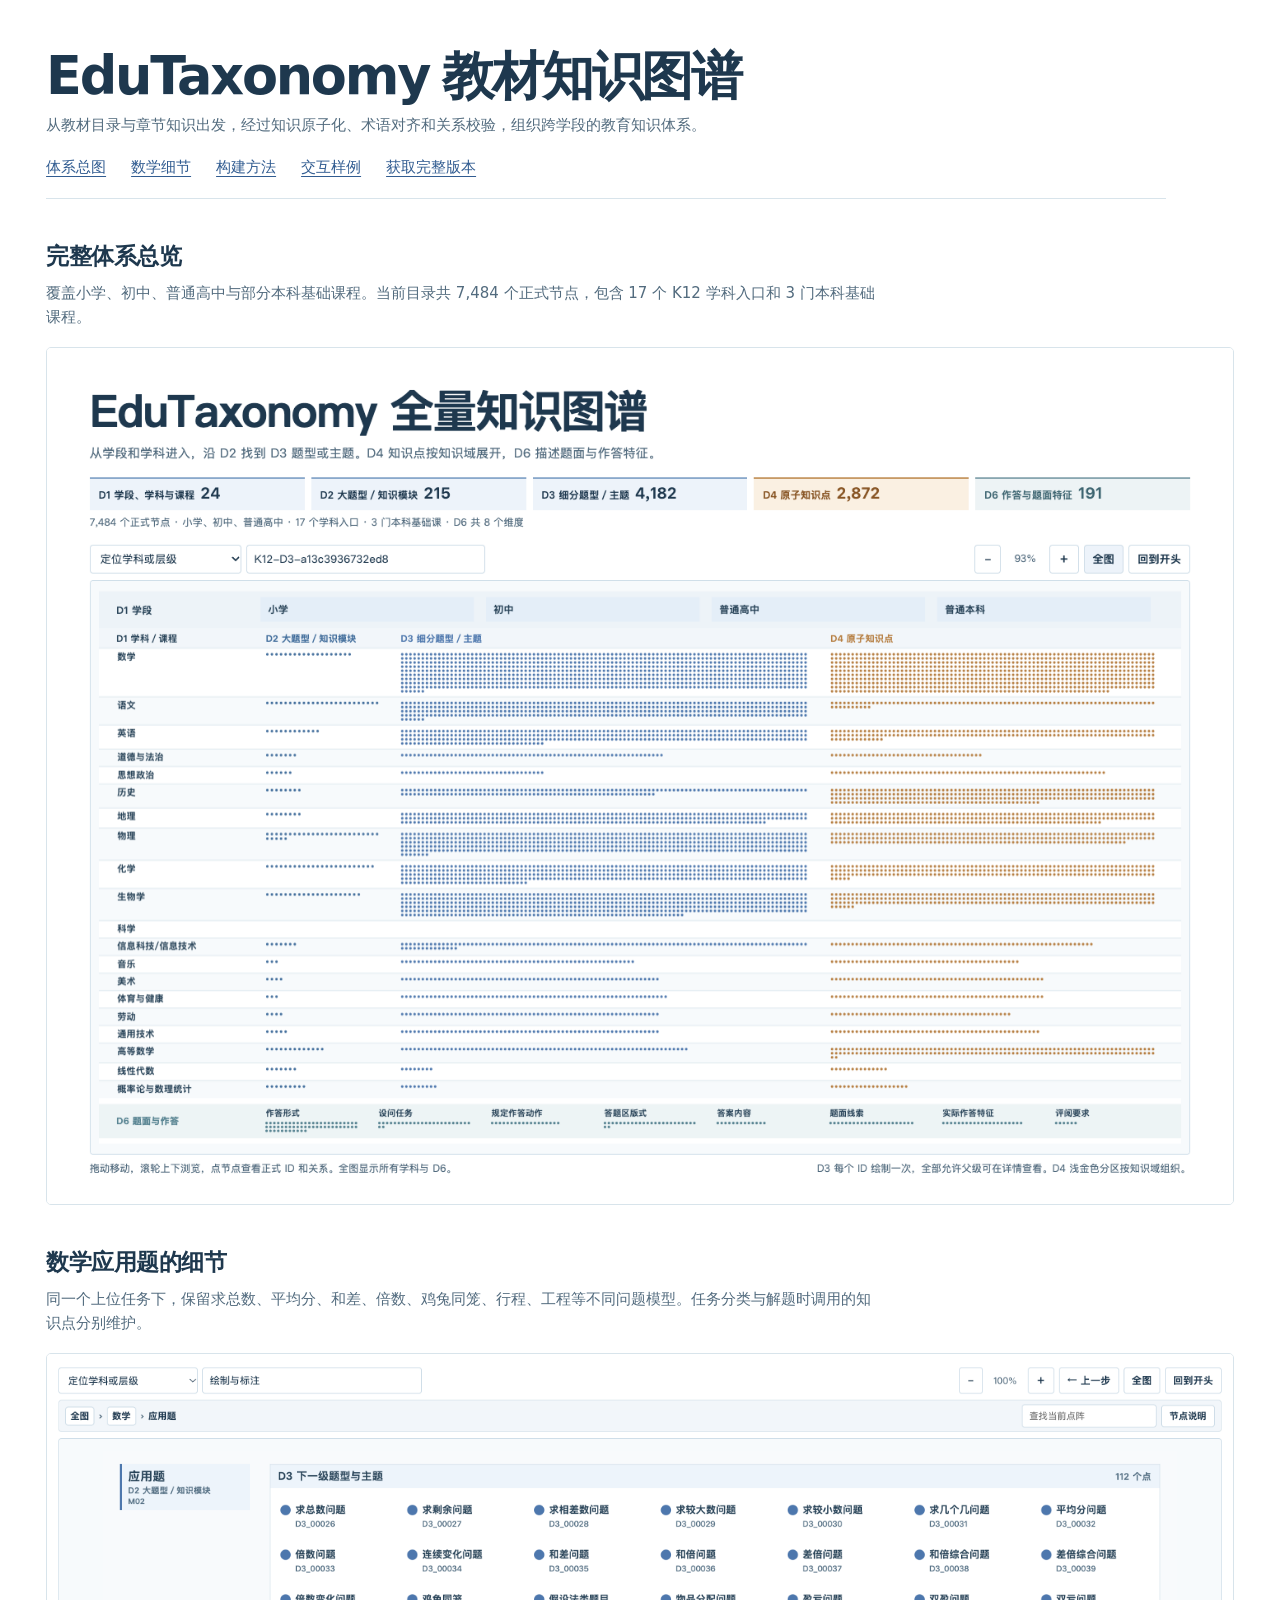
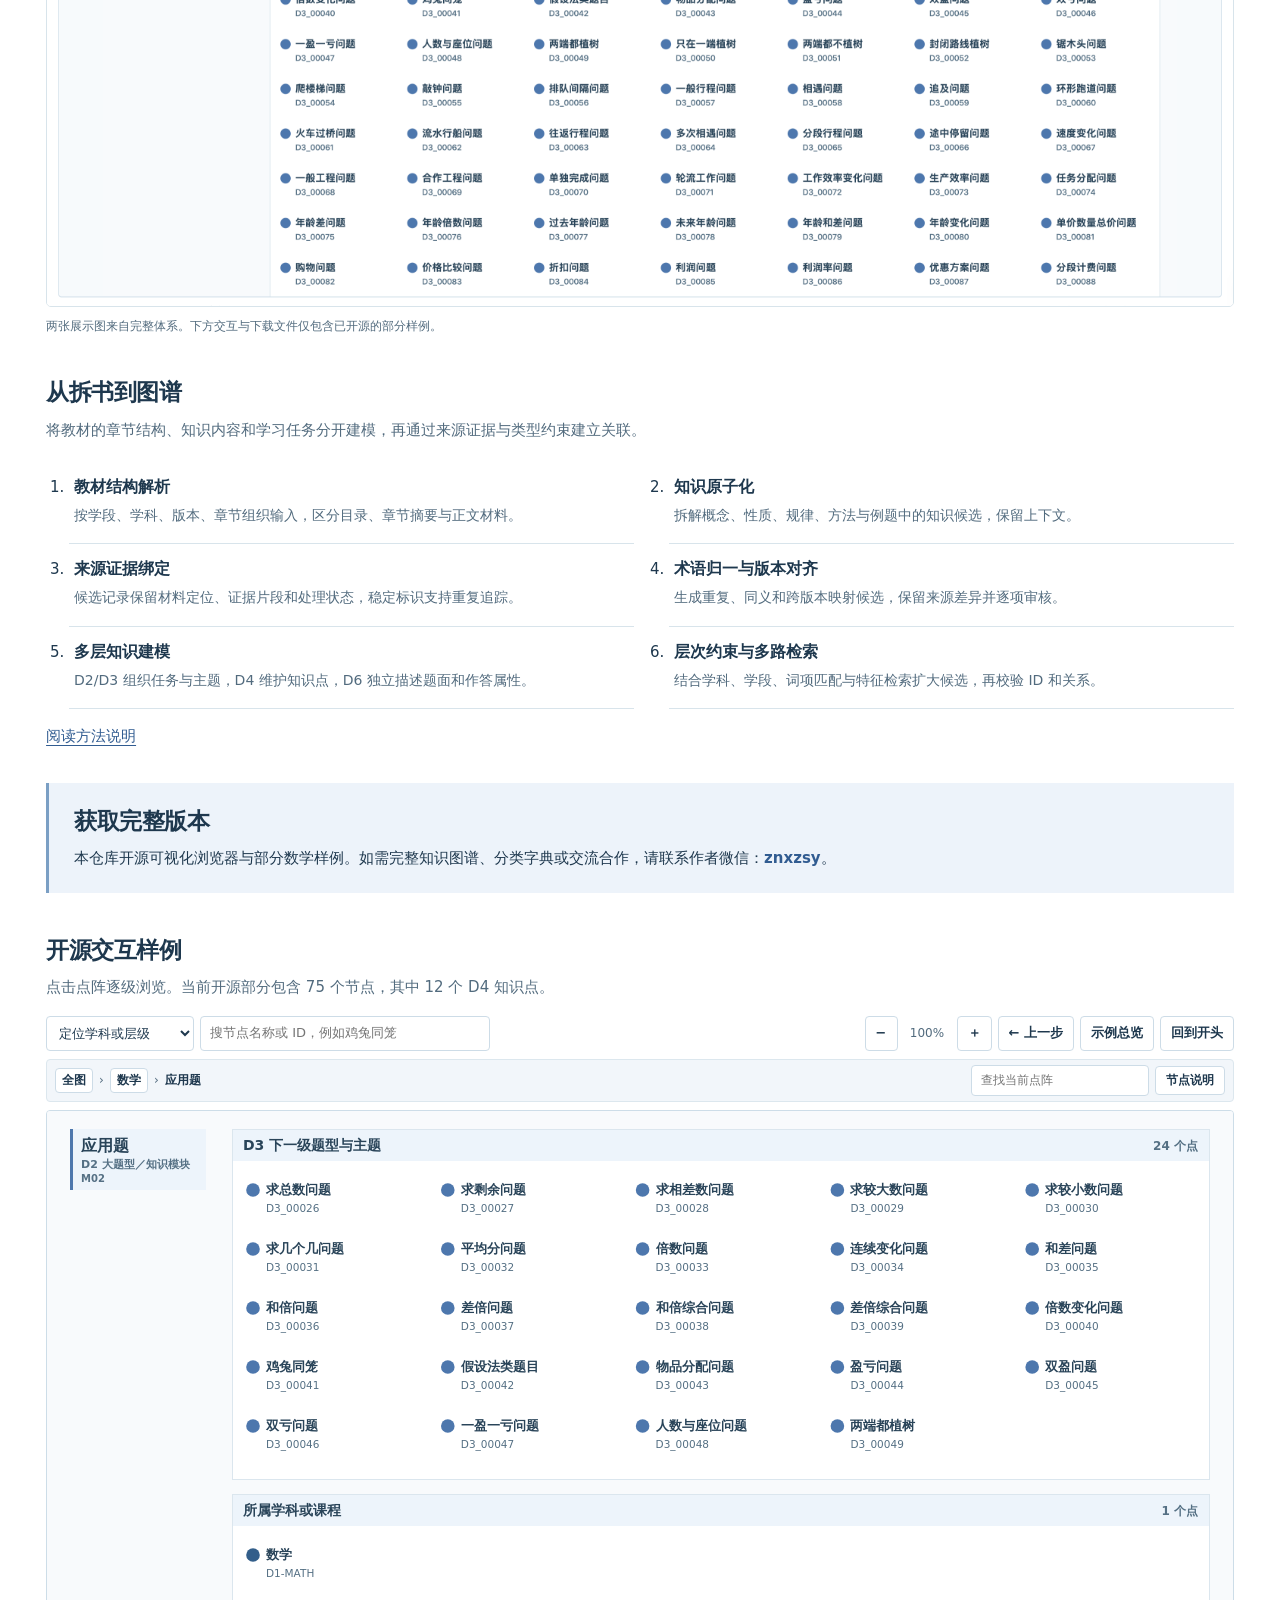
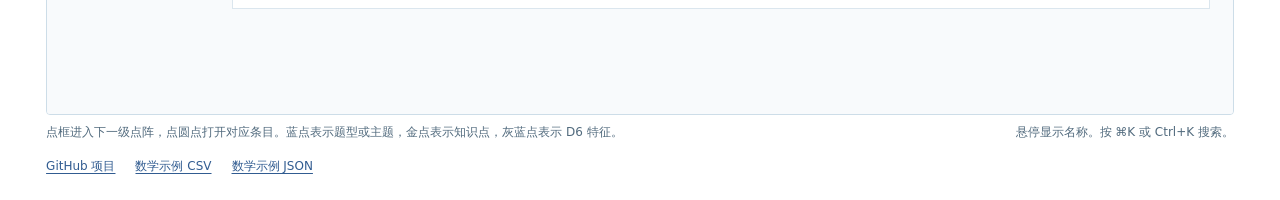
==== commit 7babb9e4: "Present complete graph and textbook-to-graph methodology" ====
--- a/index.html
+++ b/index.html
@@ -3,8 +3,8 @@
 <head>
 <meta charset="utf-8">
 <meta name="viewport" content="width=device-width,initial-scale=1">
-<meta name="description" content="EduTaxonomy 数学示例：仅公开少量分类节点，演示点阵浏览、图内逐级展开与标签检索。">
-<title>EduTaxonomy 数学示例图谱</title>
+<meta name="description" content="从教材拆解、知识原子化与术语对齐到跨学段知识图谱。展示完整体系与数学细节，开源部分样例。">
+<title>EduTaxonomy 教材知识图谱</title>
 <style>
 :root{color-scheme:light;--ink:#1e384e;--muted:#526b7e;--blue:#315c91;--blue-bg:#edf3fa;--sand:#faf0e2;--amber:#885524;--teal:#3c6470;--slate:#edf3f5;--line:#d8e4eb;--panel:#f7fafc}
 *{box-sizing:border-box}
@@ -64,22 +64,64 @@
 @media(max-width:680px){.facts{grid-template-columns:repeat(3,1fr);gap:5px}.fact{padding:5px 7px}.fact span{display:block;font-size:11px}.fact strong{margin-left:0}.lead{font-size:13px}.tools{margin-top:12px}.graph canvas{height:535px}.graph-note{font-size:11px}.detail{max-height:65%}.minimap{width:90px;right:6px;top:6px}.graph .minimap canvas{width:88px;height:101px}.branch-nav input{width:137px}}
 @media print{.tools,.detail,.tooltip,.minimap{display:none!important}.graph canvas{height:650px}body{print-color-adjust:exact;-webkit-print-color-adjust:exact}}
 .project-links{display:flex;flex-wrap:wrap;gap:9px 20px;margin-top:16px;font-size:12px}.project-links a{color:var(--blue);text-underline-offset:3px}
+
+
+html{scroll-behavior:smooth;scroll-padding-top:22px}
+.project-header{max-width:1120px}.title-cn{display:inline-block;margin-left:.25em}.section-nav{display:flex;gap:12px 25px;flex-wrap:wrap;margin-top:19px;padding-bottom:19px;border-bottom:1px solid var(--line)}
+.section-nav a,.presentation-section a{color:var(--blue);text-underline-offset:4px}
+.presentation-section{margin-top:42px}.presentation-section h2,.contact-section h2{font-size:23px;line-height:1.35;letter-spacing:-.02em}
+.section-copy{max-width:88ch;margin:10px 0 18px;color:var(--muted)}
+.figure-link{display:block;border:1px solid var(--line);background:#fff;overflow:hidden;border-radius:5px}
+.figure-link img{display:block;width:100%;height:auto}.figure-caption{color:var(--muted);font-size:12px;margin-top:10px}
+.method-flow{display:grid;grid-template-columns:repeat(2,minmax(0,1fr));gap:0 35px;padding-left:23px;margin:20px 0 16px}
+.method-flow li{padding:13px 6px 17px 5px;border-bottom:1px solid var(--line)}
+.method-flow strong{display:block;font-size:16px;margin-bottom:5px}.method-flow span{display:block;color:var(--muted);font-size:14px;max-width:55ch}
+.contact-section{margin-top:35px;padding:23px 25px;background:var(--blue-bg);border-left:3px solid #7b9fc4}
+.contact-section p{margin-top:9px;max-width:95ch}.contact-section strong{color:var(--blue)}
+.demo-intro{margin-bottom:0}.demo-intro .section-copy{margin-bottom:0}
+@media(max-width:650px){.title-cn{display:block;margin:4px 0 0}.method-flow{grid-template-columns:1fr}.presentation-section{margin-top:30px}.contact-section{padding:18px}.section-nav{gap:9px 18px}.presentation-section h2,.contact-section h2{font-size:20px}}
+@media(prefers-reduced-motion:reduce){html{scroll-behavior:auto}}
 </style>
 </head>
 <body>
 <main>
-  <header>
-    <h1>EduTaxonomy 数学示例图谱</h1>
-    <p class="lead">少量数学分类示例。点击框和圆点逐级展开，查看题型、主题、知识点与作答特征。</p>
-    <div class="facts" aria-label="公开示例节点数">
-      <div class="fact"><span>D1 学段、学科与课程</span><strong>4</strong></div>
-      <div class="fact"><span>D2 大题型／知识模块</span><strong>3</strong></div>
-      <div class="fact"><span>D3 细分题型／主题</span><strong>40</strong></div>
-      <div class="fact"><span>D4 原子知识点</span><strong>12</strong></div>
-      <div class="fact"><span>D6 作答与题面特征</span><strong>16</strong></div>
-    </div>
-    <p class="scope-line">公开示例共 75 个节点 · 仅展示部分数学分类与知识点 · D6 八个维度各选少量条目</p>
+  <header class="project-header">
+    <h1>EduTaxonomy<span class="title-cn">教材知识图谱</span></h1>
+    <p class="lead">从教材目录与章节知识出发，经过知识原子化、术语对齐和关系校验，组织跨学段的教育知识体系。</p>
+    <nav class="section-nav" aria-label="项目导航"><a href="#system-overview">体系总图</a><a href="#math-detail">数学细节</a><a href="#method">构建方法</a><a href="#demo">交互样例</a><a href="#contact">获取完整版本</a></nav>
   </header>
+  <section id="system-overview" class="presentation-section">
+    <h2>完整体系总览</h2>
+    <p class="section-copy">覆盖小学、初中、普通高中与部分本科基础课程。当前目录共 7,484 个正式节点，包含 17 个 K12 学科入口和 3 门本科基础课程。</p>
+    <a class="figure-link" href="assets/overview.png" aria-label="放大完整体系总图"><img src="assets/overview.png" alt="完整 EduTaxonomy 图谱总览：D1、D2、D3、D4、D6 和各学科节点分布" width="1440" height="1040"></a>
+  </section>
+  <section id="math-detail" class="presentation-section">
+    <h2>数学应用题的细节</h2>
+    <p class="section-copy">同一个上位任务下，保留求总数、平均分、和差、倍数、鸡兔同笼、行程、工程等不同问题模型。任务分类与解题时调用的知识点分别维护。</p>
+    <a class="figure-link" href="assets/math.png" aria-label="放大数学应用题细节图"><img src="assets/math.png" alt="完整版本中的数学应用题细节图，展示下级题型、主题名称与标签 ID" width="3132" height="1458" loading="lazy"></a>
+    <p class="figure-caption">两张展示图来自完整体系。下方交互与下载文件仅包含已开源的部分样例。</p>
+  </section>
+  <section id="method" class="presentation-section">
+    <h2>从拆书到图谱</h2>
+    <p class="section-copy">将教材的章节结构、知识内容和学习任务分开建模，再通过来源证据与类型约束建立关联。</p>
+    <ol class="method-flow">
+      <li><strong>教材结构解析</strong><span>按学段、学科、版本、章节组织输入，区分目录、章节摘要与正文材料。</span></li>
+      <li><strong>知识原子化</strong><span>拆解概念、性质、规律、方法与例题中的知识候选，保留上下文。</span></li>
+      <li><strong>来源证据绑定</strong><span>候选记录保留材料定位、证据片段和处理状态，稳定标识支持重复追踪。</span></li>
+      <li><strong>术语归一与版本对齐</strong><span>生成重复、同义和跨版本映射候选，保留来源差异并逐项审核。</span></li>
+      <li><strong>多层知识建模</strong><span>D2/D3 组织任务与主题，D4 维护知识点，D6 独立描述题面和作答属性。</span></li>
+      <li><strong>层次约束与多路检索</strong><span>结合学科、学段、词项匹配与特征检索扩大候选，再校验 ID 和关系。</span></li>
+    </ol>
+    <p class="section-copy"><a href="https://github.com/znxzsy/EduTaxonomy/blob/main/docs/methodology.md">阅读方法说明</a></p>
+  </section>
+  <section id="contact" class="contact-section">
+    <h2>获取完整版本</h2>
+    <p>本仓库开源可视化浏览器与部分数学样例。如需完整知识图谱、分类字典或交流合作，请联系作者微信：<strong>znxzsy</strong>。</p>
+  </section>
+  <section id="demo" class="presentation-section demo-intro">
+    <h2>开源交互样例</h2>
+    <p class="section-copy">点击点阵逐级浏览。当前开源部分包含 75 个节点，其中 12 个 D4 知识点。</p>
+  </section>
   <div class="tools" role="group" aria-label="图谱操作">
     <div class="locate">
       <select id="jump" aria-label="定位学段、学科或 D6"><option value="">定位学科或层级</option></select>
